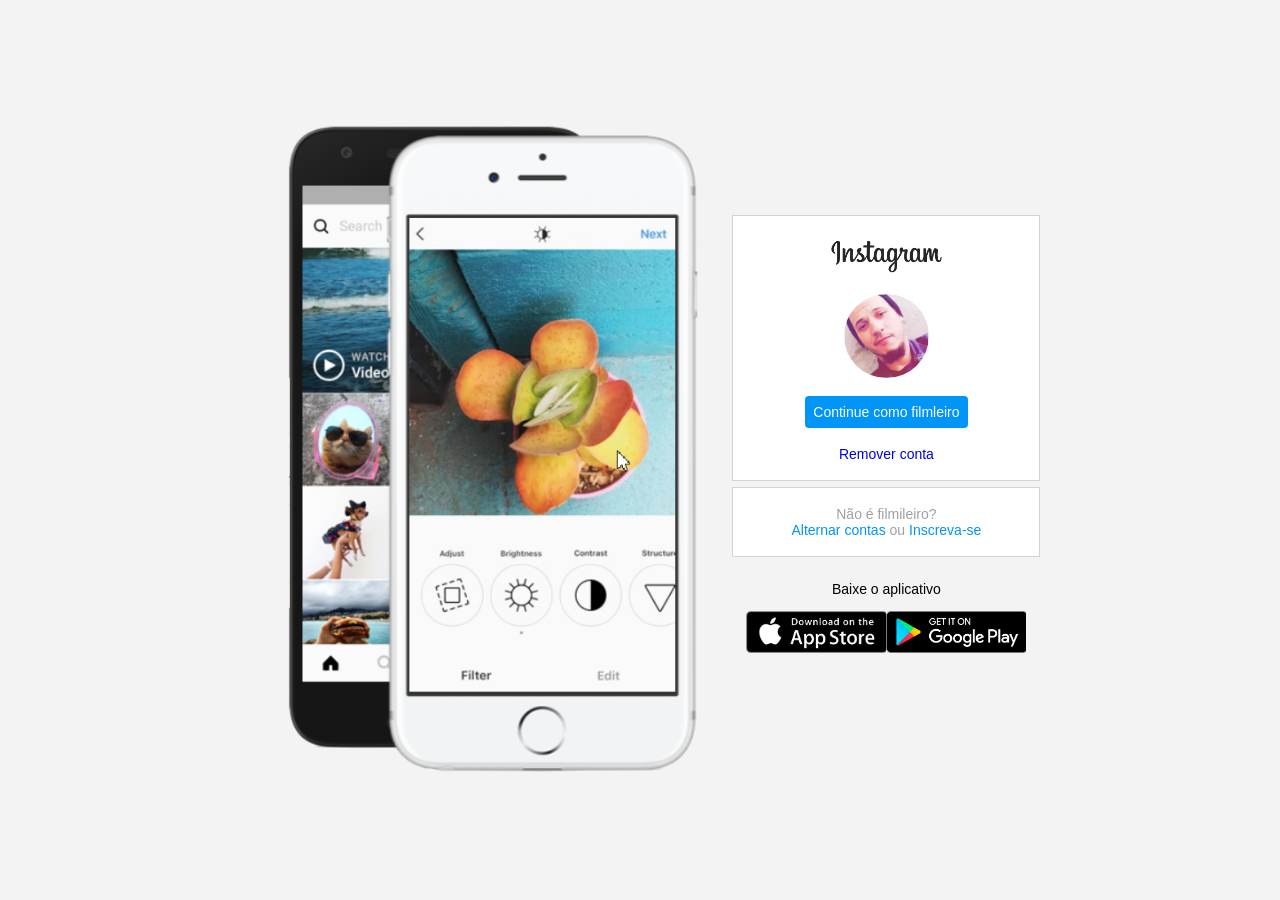
==== Clone_Pagina_do_Instagram/index.html @ 1616fa7b "Atualização de repositórios" ====
<!DOCTYPE html>
<html lang="en">

<head>
    <meta charset="UTF-8">
    <meta name="viewport" content="width=device-width, initial-scale=1.0">
    <link rel="stylesheet" href="style.css">
    <title>Instagram</title>
</head>

<body>
    <div class="instagram-wrapper">
        <div class="instagram-phone">
            <img src="./img/phone1.png" alt="">
        </div>

        <div class="instagram-continue">

            <div class="group">
                <img src="./img/fonteInsta.png" class="instagram-logo" alt="instagram logo">

                <div class="profile-foto">
                    <img src="./img/euMesmo.png" alt="Foto de filmileiro">
                </div>

                <a href="#" class="instagram-login">Continue como filmleiro</a>
                <a href="#" class="instagram-logout">Remover conta</a>
            </div>

            <div class="group">
                <p class="not-account">Não é filmileiro?</p>
                <p class="not-account">
                    <span class="link-blue">Alternar contas</span>
                    ou
                    <span class="link-blue">Inscreva-se</span>
                </p>
            </div>
            <div class="get-the-app">
                <p class="get-app">Baixe o aplicativo</p>
                <div class="download">
                    <a href="#" class="app-download"></a>
                    <a href="#" class="app-download"></a>
                </div>
            </div>
        </div>
    </div>

</body>

</html>
---- Clone_Pagina_do_Instagram/style.css ----
*{
    padding: 0;
    margin: 0;
    box-sizing: border-box;
    text-decoration: none;
    font-family: sans-serif;
    font-size: 14px;

}

body{
    width: 100%;
    min-height: 100vh;
    background-color: rgb(243, 243, 243);
    margin: 0;
    padding: 0;
    display: flex;
    justify-content: center;

}

.instagram-wrapper {
    display: flex;
    align-items: center;
    justify-content: start;
    width: 60%;
    height: 100vh;

}

.intagram-phone{
    display: flex;
    align-items: center;
    justify-content: center;
    width: 50%;

}

.instagram-phone img {
 height: 50rem;
}

.instagram-continue {
    display: flex;
    align-items: center;
    justify-content: space-around;
    flex-direction: column;
    width: 50%;
    min-height: 34rem;    
}

.group {
    display: flex;
    justify-content: space-between;
    align-items: center;
    flex-direction: column;
    background-color: #ffffff;
    width: 100%;
    padding: 1.3rem 0;
    border: 1px solid lightgray;


}

.group:nth-child(1){
    min-height: 19rem;

}

.instagram-logo{
    height: 3rem;
}

.profile-foto {
    display: flex;
    justify-content: center;
    align-items: center;
    border-radius: 50%;
    overflow: hidden;
}

.profile-foto img {
    height: 6rem;

}

.instagram-login {
    background-color: #0095f6;
    color: #ffffff;
    padding: 8px;
    border-radius: 4px;

}

.instagram-logut {
    color: #0095f6;
    margin-top: 1rem;
}

.not-account {
    color: rgb(160, 160, 160);
}

.link-blue {
    color: #0095f6;
}

.get-the-app {
    display: flex;
    flex-direction: column;
    align-items: center;
    justify-content: center;
    width: 100%;
    padding: 1.3rem 0;

}

.download {
    display: flex;
    width: 100%;
    justify-content: space-evenly;
    align-items: center;
    padding: 1rem;

}

.app-download{
    height: 3rem;
    width: 10rem;
    background-size: cover;

}

.app-download:nth-child(1) {
    background-image: url('./img/xHgSL.png');
}

.app-download:nth-child(2) {
    background-image: url('./img/get-it-on-google-play-badge.png');
}

/*media queries*/

@media (max-width: 1024px){
    .instagram-wrapper {
        width: 90%;
    }

}

@media(max-width:650px){
    .body {
        background-color: #ffffff;
    }
    
    .instagram-wrapper{
        width: 90%;
    }
    .instagram-phone{
        display: none;
    }

    .instagram-continue{
        width: 100%;
    }

    .group {
        border: 1px solid transparent;
    }
}
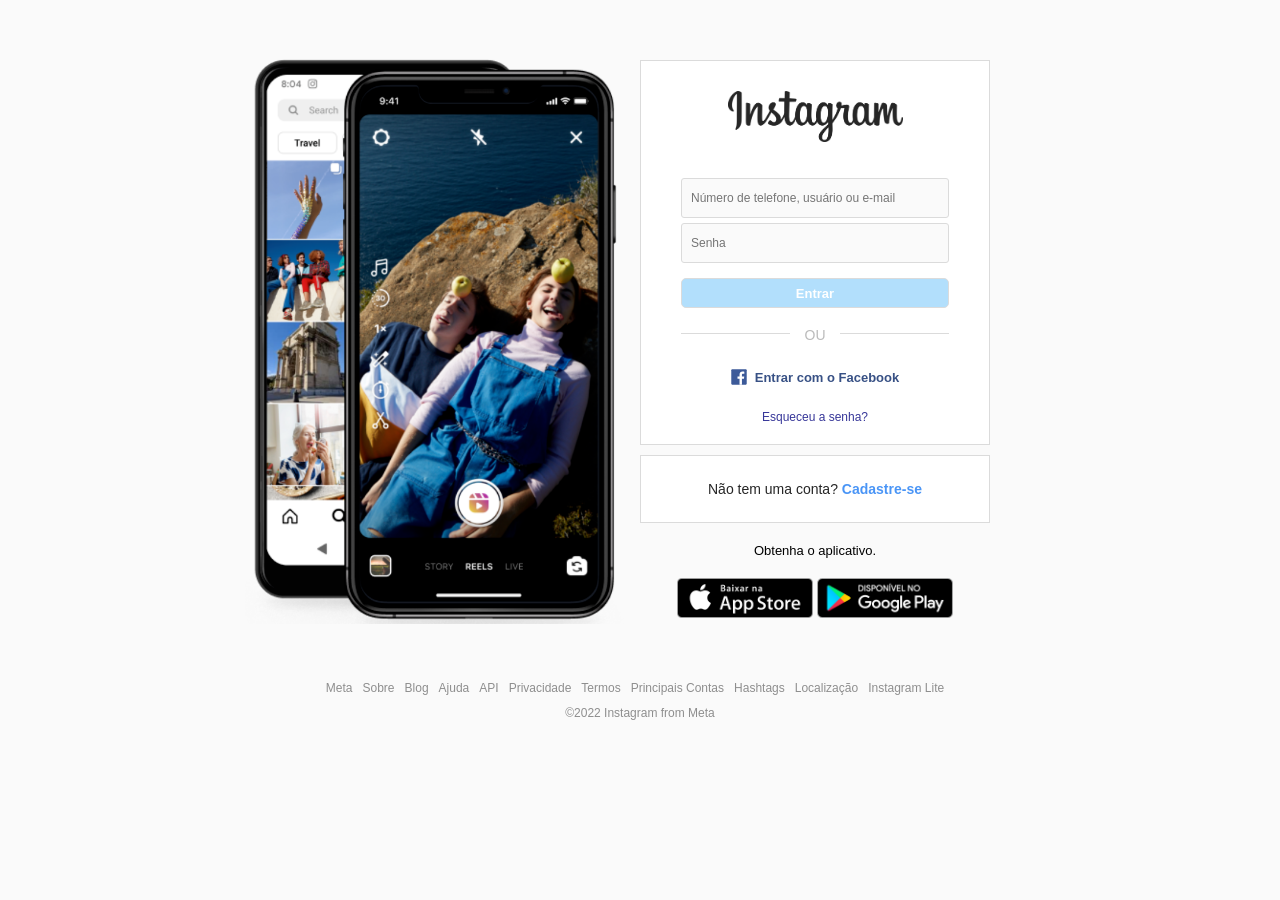
==== commit 7a88bf5b: "projeto atualizado" ====
--- a/Clone_Pagina_do_Instagram/index.html
+++ b/Clone_Pagina_do_Instagram/index.html
@@ -1,50 +1,80 @@
 <!DOCTYPE html>
 <html lang="en">
-
-<head>
-    <meta charset="UTF-8">
-    <meta name="viewport" content="width=device-width, initial-scale=1.0">
-    <link rel="stylesheet" href="style.css">
+  <head>
+    <meta charset="UTF-8" />
+    <meta name="viewport" content="width=device-width, initial-scale=1.0" />
     <title>Instagram</title>
-</head>
-
-<body>
-    <div class="instagram-wrapper">
-        <div class="instagram-phone">
-            <img src="./img/phone1.png" alt="">
+    <link rel="stylesheet" href="css/style.css" />
+    <link rel="shortcut icon" href="img/favicon.png" type="image/x-icon" />
+  </head>
+  <body>
+    <main>
+      <div id="main-container">
+        <!-- Banner Container -->
+        <div id="banner-container">
+          <img src="img/banner2.png" alt="Crie uma conta no Instagram" />
         </div>
-
-        <div class="instagram-continue">
-
-            <div class="group">
-                <img src="./img/fonteInsta.png" class="instagram-logo" alt="instagram logo">
-
-                <div class="profile-foto">
-                    <img src="./img/euMesmo.png" alt="Foto de filmileiro">
-                </div>
-
-                <a href="#" class="instagram-login">Continue como filmleiro</a>
-                <a href="#" class="instagram-logout">Remover conta</a>
+        <!-- Login e Registro -->
+        <div id="form-container">
+          <div id="form-box">
+            <img id="logo-insta" src="img/logo_instagram.png" alt="Instagram" />
+            <form id="login-form">
+              <input
+                type="text"
+                name="username"
+                placeholder="Número de telefone, usuário ou e-mail"
+              />
+              <input type="password" name="password" placeholder="Senha" />
+              <input type="submit" value="Entrar" />
+            </form>
+            <div class="separator">
+              <div class="line"></div>
+              <span>Ou</span>
             </div>
-
-            <div class="group">
-                <p class="not-account">Não é filmileiro?</p>
-                <p class="not-account">
-                    <span class="link-blue">Alternar contas</span>
-                    ou
-                    <span class="link-blue">Inscreva-se</span>
-                </p>
+            <div id="other-links">
+              <div id="facebook-login">
+                <a href="#">
+                  <img src="img/logo_facebook.svg" alt="Facebook Login" />
+                  <span>Entrar com o Facebook</span>
+                </a>
+              </div>
+              <div id="forgot-pass">
+                <a href="#">Esqueceu a senha?</a>
+              </div>
             </div>
-            <div class="get-the-app">
-                <p class="get-app">Baixe o aplicativo</p>
-                <div class="download">
-                    <a href="#" class="app-download"></a>
-                    <a href="#" class="app-download"></a>
-                </div>
-            </div>
+          </div>
+          <div id="register-container">
+            <p>Não tem uma conta? <a href="#">Cadastre-se</a></p>
+          </div>
+          <div id="get-app-container">
+            <p>Obtenha o aplicativo.</p>
+            <a href="#">
+              <img src="img/apple_btn.png" alt="Apple Store" />
+            </a>
+            <a href="#">
+              <img src="img/gplay_btn.png" alt="Google Play" />
+            </a>
+          </div>
         </div>
-    </div>
-
-</body>
-
-</html>+      </div>
+    </main>
+    <footer>
+      <nav>
+        <ul id="footer-links">
+          <li><a href="#">Meta</a></li>
+          <li><a href="#">Sobre</a></li>
+          <li><a href="#">Blog</a></li>
+          <li><a href="#">Ajuda</a></li>
+          <li><a href="#">API</a></li>
+          <li><a href="#">Privacidade</a></li>
+          <li><a href="#">Termos</a></li>
+          <li><a href="#">Principais Contas</a></li>
+          <li><a href="#">Hashtags</a></li>
+          <li><a href="#">Localização</a></li>
+          <li><a href="#">Instagram Lite</a></li>
+        </ul>
+      </nav>
+      <p id="copyright">&copy;2022 Instagram from Meta</p>
+    </footer>
+  </body>
+</html>
--- a/Clone_Pagina_do_Instagram/css/style.css
+++ b/Clone_Pagina_do_Instagram/css/style.css
@@ -0,0 +1,246 @@
+/* GERAL */
+* {
+    margin: 0;
+    padding: 0;
+    box-sizing: border-box;
+    font-family: Helvetica;
+    
+  }
+  
+  body {
+    background-color: #fafafa;
+  }
+  
+  /* CONTAINERS */
+  #main-container {
+    display: flex;
+    margin-top: 30px;
+  }
+  
+  #banner-container,
+  #form-container {
+    flex: 1 1 0;
+    width: 50%;
+  }
+  
+  #banner-container {
+    text-align: right;
+  }
+  
+  #banner-container img {
+    width: 100%;
+    margin-right: 15px;
+    margin-top: 25px;
+    max-width: 380px;
+  }
+
+  #form-container {
+    text-align: center;
+  }
+
+  /* LOGIN FORM */
+#form-box {
+    background-color: #fff;
+    border: 1px solid #dbdbdb;
+    width: 350px;
+    margin-top: 30px;
+}
+
+#logo-insta {
+    width: 175px;
+    height: 51px;
+    margin: 30px auto 12px;
+}
+
+#login-form {
+    margin-top: 20px;
+}
+
+#login-form input {
+    display: block;
+    font-size: 12px;
+    padding: 12px 9px;
+    background-color: #fafafa;
+    border: 1px solid #dbdbdb;
+    border-radius: 3px;
+    width: 268px;
+    margin: 5px auto;
+}
+
+#login-form input[type="submit"] {
+    background-color: #b2dffc;
+    color: #fff;
+    margin-top: 15px;
+    border-radius: 5px;
+    height: 30px;
+    font-size: 13px;
+    padding: 0;
+    font-weight: bold;
+}
+
+/* SEPARADOR */
+.separator {
+    position: relative;
+}
+
+.line {
+    border-top: 1px solid #dbdbdb;
+    width: 268px;
+    margin: 25px auto 35px;
+}
+  
+.separator span {
+    position: absolute;
+    text-transform: uppercase;
+    color: #bbb;
+    background-color: #fff;
+    top: -6px;
+    width: 50px;
+    margin-left: -25px;
+    font-size: 14px;
+}
+
+/* FACEBOOK LOGIN */
+#facebook-login {
+    margin-bottom: 25px;
+  }
+  
+  #facebook-login a {
+    text-decoration: none;
+    color: #385185;
+    display: flex;
+    align-items: center;
+    justify-content: center;
+  }
+  
+  #facebook-login img {
+    width: 16px;
+    height: 16px;
+    margin-right: 8px;
+  }
+  
+  #facebook-login span {
+    font-weight: bold;
+    font-size: 13px;
+    margin-top: 1px;
+  }
+  
+  /* FORGOT PASSWORD */
+  #forgot-pass {
+    margin-bottom: 20px;
+    font-size: 12px;
+  }
+  
+  #forgot-pass a {
+    text-decoration: none;
+    color: #373799;
+  }
+  
+  /* REGISTER */
+  #register-container {
+    background-color: #fff;
+    border: 1px solid #dbdbdb;
+    width: 350px;
+    margin-top: 10px;
+    padding: 25px;
+  }
+  
+  #register-container p {
+    font-size: 14px;
+    color: #262626;
+  }
+  
+  #register-container a {
+    color: #4a95f6;
+    font-weight: bold;
+    text-decoration: none;
+  }
+  
+  /* GET APP */
+  #get-app-container {
+    text-align: center;
+    width: 350px;
+  }
+  
+  #get-app-container p {
+    margin: 20px 0;
+    font-size: 13px;
+  }
+  
+  #get-app-container a {
+    text-decoration: none;
+  }
+  
+  #get-app-container img {
+    width: 136px;
+    height: 40px;
+  }
+  
+  /* FOOTER */
+  footer {
+    text-align: left;
+    width: 1000px;
+    margin: 50px auto;
+    display: flex;
+    flex-direction: column;
+    justify-content: center;
+    align-items: center;
+  }
+  
+  footer #footer-links {
+    display: flex;
+    list-style: none;
+  }
+  
+  #footer-links li {
+    margin-right: 10px;
+  }
+  
+  #footer-links a,
+  #copyright {
+    text-decoration: none;
+    color: #8e8e8e;
+    font-size: 12px;
+  }
+  
+  #copyright {
+    margin-top: 10px;
+  }
+  
+  /* MOBILE */
+  @media (max-width: 450px) {
+    body {
+      background-color: #fff;
+    }
+  
+    #banner-container {
+      display: none;
+    }
+  
+    #main-container,
+    #form-box {
+      margin-top: 0;
+    }
+  
+    #form-container,
+    #form-box,
+    #register-container,
+    #get-app-container {
+      width: 100%;
+      border: none;
+    }
+  
+    footer {
+      width: 90%;
+    }
+  
+    #footer-links {
+      flex-wrap: wrap;
+      justify-content: center;
+    }
+  
+    #footer-links {
+      margin-bottom: 10px;
+    }
+  }
+
